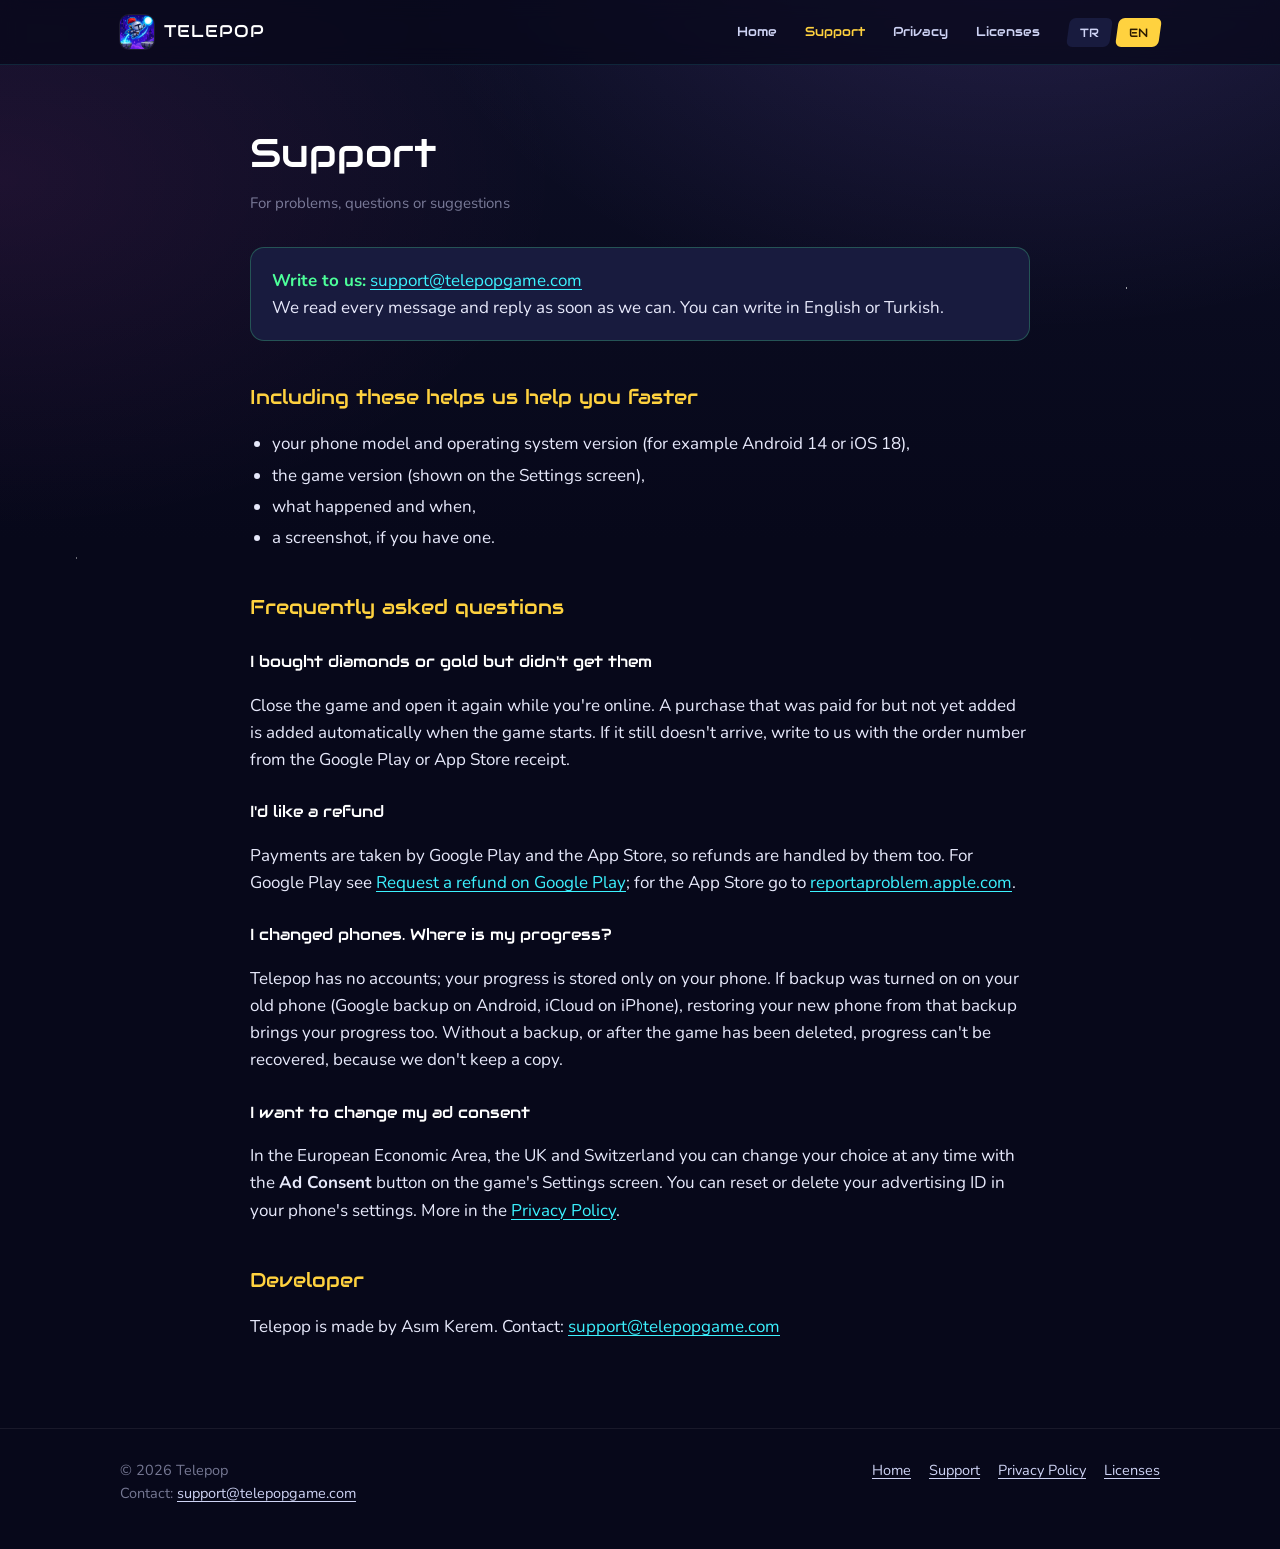
==== destek.html @ 0e87692b "Siteyi güncelle 2026-11-27 02:57" ====
<!doctype html>
<html lang="tr" data-dil="tr" data-baslik-tr="Destek · Telepop" data-baslik-en="Support · Telepop">
<head>
<meta charset="utf-8">
<meta name="viewport" content="width=device-width, initial-scale=1">
<title>Destek · Telepop</title>
<meta name="description" content="Telepop destek ve iletişim · Telepop support and contact">
<meta name="theme-color" content="#0d0f26">
<link rel="icon" href="img/favicon-32.png?v=97741b82a9" sizes="32x32">
<link rel="apple-touch-icon" href="img/simge-180.png?v=d66f84d0c2">
<link rel="stylesheet" href="css/site.css?v=304aade515">
</head>
<body>
<a class="atla" href="#icerik"><span lang="tr">İçeriğe geç</span><span lang="en">Skip to content</span></a>
<header class="ust">
	<div class="ic">
		<a class="marka" href="index.html"><img src="img/simge-192.png?v=a9a7532198" alt="" width="34" height="34"><span>TELEPOP</span></a>
		<nav class="baglantilar" aria-label="Site">
			<a class="ev" href="index.html"><span lang="tr">Ana Sayfa</span><span lang="en">Home</span></a>
			<a class="genis" href="destek.html" aria-current="page"><span lang="tr">Destek</span><span lang="en">Support</span></a>
			<a href="gizlilik.html"><span lang="tr">Gizlilik</span><span lang="en">Privacy</span></a>
			<a href="lisanslar.html"><span lang="tr">Lisanslar</span><span lang="en">Licenses</span></a>
		</nav>
		<div class="dil-secimi" role="group" aria-label="Dil / Language">
			<button type="button" data-dil-sec="tr" aria-pressed="true"><span>TR</span></button>
			<button type="button" data-dil-sec="en" aria-pressed="false"><span>EN</span></button>
		</div>
	</div>
</header>

<main id="icerik" class="metin-sayfasi">
	<div class="ic">
		<h1><span lang="tr">Destek</span><span lang="en">Support</span></h1>
		<p class="tarih"><span lang="tr">Sorun, soru ya da öneri için</span><span lang="en">For problems, questions or suggestions</span></p>

		<div class="ozet">
			<p lang="tr"><strong>Bize yaz:</strong> <a href="mailto:support@telepopgame.com">support@telepopgame.com</a><br>Her postayı okuyoruz ve elimizden geldiğince çabuk cevap veriyoruz. Türkçe ya da İngilizce yazabilirsin.</p>
			<p lang="en"><strong>Write to us:</strong> <a href="mailto:support@telepopgame.com">support@telepopgame.com</a><br>We read every message and reply as soon as we can. You can write in English or Turkish.</p>
		</div>

		<section lang="tr">
			<h2>Yazarken şunları eklersen daha hızlı yardım edebiliriz</h2>
			<ul>
				<li>telefonunun modeli ve işletim sistemi sürümü (örneğin Android 14 ya da iOS 18),</li>
				<li>oyunun sürümü (Ayarlar ekranında yazar),</li>
				<li>ne olduğu ve ne zaman olduğu,</li>
				<li>varsa bir ekran görüntüsü.</li>
			</ul>

			<h2>Sık sorulanlar</h2>

			<h3>Satın aldığım elmas ya da altın gelmedi</h3>
			<p>İnternete bağlıyken oyunu kapatıp yeniden aç. Ödemesi tamamlanmış ama oyuna eklenmemiş bir satın alma, oyun açılırken kendiliğinden eklenir. Yine gelmezse Google Play'in ya da App Store'un gönderdiği fişteki sipariş numarasıyla bize yaz.</p>

			<h3>Para iadesi istiyorum</h3>
			<p>Ödemeleri Google Play ve App Store aldığı için iadeyi de onlar yapar. Google Play için <a href="https://support.google.com/googleplay/answer/2479637" rel="noopener">Google Play'den para iadesi isteme</a> sayfasına, App Store için <a href="https://reportaproblem.apple.com" rel="noopener">reportaproblem.apple.com</a> adresine bakabilirsin.</p>

			<h3>Telefonumu değiştirdim, ilerlemem nerede?</h3>
			<p>Telepop'ta hesap yok; ilerlemen yalnızca telefonunda durur. Eski telefonunda yedekleme açıksa (Android'de Google yedeği, iPhone'da iCloud) yeni telefonu bu yedekten kurduğunda ilerlemen de gelir. Yedek yoksa ya da oyun silindiyse ilerleme geri getirilemez, çünkü bizde bir kopyası yok.</p>

			<h3>Reklam iznimi değiştirmek istiyorum</h3>
			<p>Avrupa Ekonomik Alanı, Birleşik Krallık ve İsviçre'de oyunun Ayarlar ekranındaki <strong>Reklam İzni</strong> düğmesiyle seçimini istediğin zaman değiştirebilirsin. Reklam kimliğini telefonunun ayarlarından sıfırlayabilir ya da silebilirsin. Ayrıntılar <a href="gizlilik.html">Gizlilik Politikası</a>'nda.</p>

			<h2>Geliştirici</h2>
			<p>Telepop'u Asım Kerem geliştiriyor. İletişim: <a href="mailto:support@telepopgame.com">support@telepopgame.com</a></p>
		</section>

		<section lang="en">
			<h2>Including these helps us help you faster</h2>
			<ul>
				<li>your phone model and operating system version (for example Android 14 or iOS 18),</li>
				<li>the game version (shown on the Settings screen),</li>
				<li>what happened and when,</li>
				<li>a screenshot, if you have one.</li>
			</ul>

			<h2>Frequently asked questions</h2>

			<h3>I bought diamonds or gold but didn't get them</h3>
			<p>Close the game and open it again while you're online. A purchase that was paid for but not yet added is added automatically when the game starts. If it still doesn't arrive, write to us with the order number from the Google Play or App Store receipt.</p>

			<h3>I'd like a refund</h3>
			<p>Payments are taken by Google Play and the App Store, so refunds are handled by them too. For Google Play see <a href="https://support.google.com/googleplay/answer/2479637" rel="noopener">Request a refund on Google Play</a>; for the App Store go to <a href="https://reportaproblem.apple.com" rel="noopener">reportaproblem.apple.com</a>.</p>

			<h3>I changed phones. Where is my progress?</h3>
			<p>Telepop has no accounts; your progress is stored only on your phone. If backup was turned on on your old phone (Google backup on Android, iCloud on iPhone), restoring your new phone from that backup brings your progress too. Without a backup, or after the game has been deleted, progress can't be recovered, because we don't keep a copy.</p>

			<h3>I want to change my ad consent</h3>
			<p>In the European Economic Area, the UK and Switzerland you can change your choice at any time with the <strong>Ad Consent</strong> button on the game's Settings screen. You can reset or delete your advertising ID in your phone's settings. More in the <a href="gizlilik.html">Privacy Policy</a>.</p>

			<h2>Developer</h2>
			<p>Telepop is made by Asım Kerem. Contact: <a href="mailto:support@telepopgame.com">support@telepopgame.com</a></p>
		</section>
	</div>
</main>
<footer class="alt-bilgi">
	<div class="ic">
		<div>
			<div>© 2026 Telepop</div>
			<div><span lang="tr">İletişim:</span><span lang="en">Contact:</span> <a href="mailto:support@telepopgame.com">support@telepopgame.com</a></div>
		</div>
		<nav aria-label="Alt">
			<a href="index.html"><span lang="tr">Ana Sayfa</span><span lang="en">Home</span></a>
			<a href="destek.html"><span lang="tr">Destek</span><span lang="en">Support</span></a>
			<a href="gizlilik.html"><span lang="tr">Gizlilik Politikası</span><span lang="en">Privacy Policy</span></a>
			<a href="lisanslar.html"><span lang="tr">Lisanslar</span><span lang="en">Licenses</span></a>
		</nav>
	</div>
</footer>
<script src="js/site.js?v=38b2116c07"></script>

</body>
</html>
---- css/site.css ----
/* Telepop sitesi: oyunun koyu arayüzü ve Neon Gece haritasının renkleri.
   Yazılar oyunun yazıları: başlıklar Audiowide, sayılar Righteous, metin Nunito (üçü de OFL; fonts/ içinde). */

@font-face { font-family: "Audiowide"; src: url("../fonts/Audiowide-Regular.ttf") format("truetype"); font-display: swap; }
@font-face { font-family: "Righteous"; src: url("../fonts/Righteous-Regular.ttf") format("truetype"); font-display: swap; }
@font-face { font-family: "Nunito"; src: url("../fonts/Nunito-Variable.ttf") format("truetype"); font-weight: 200 1000; font-display: swap; }

:root {
	--sayfa-ust: #0d0f26;
	--sayfa-alt: #07081a;
	--kart: #181b3e;
	--kart-acik: #252a58;
	--murekkep: #10122a;
	--yazi: #ffffff;
	--soluk: #cfd4f5;
	--sonuk: rgba(207, 212, 245, 0.55);
	--pembe: #ff4fd8;
	--mavi: #3cf2ff;
	--mor: #a57bff;
	--altin: #ffd23f;
	--kalp: #ff4f7b;
	--elmas: #c98bff;
	--gunes: #ffb347;
	--egim: -8deg;
	--genislik: 1080px;
	color-scheme: dark;
}

* { box-sizing: border-box; }

html { -webkit-text-size-adjust: 100%; scroll-behavior: smooth; }

body {
	margin: 0;
	min-height: 100vh;
	background-color: var(--sayfa-alt);
	background-image:
		radial-gradient(1px 1px at 12% 18%, rgba(255, 255, 255, 0.7) 50%, transparent 51%),
		radial-gradient(1px 1px at 72% 9%, rgba(255, 255, 255, 0.55) 50%, transparent 51%),
		radial-gradient(1.5px 1.5px at 88% 32%, rgba(255, 255, 255, 0.6) 50%, transparent 51%),
		radial-gradient(1px 1px at 34% 41%, rgba(255, 255, 255, 0.45) 50%, transparent 51%),
		radial-gradient(1px 1px at 55% 23%, rgba(255, 255, 255, 0.5) 50%, transparent 51%),
		radial-gradient(1.5px 1.5px at 6% 62%, rgba(255, 255, 255, 0.4) 50%, transparent 51%),
		radial-gradient(1px 1px at 93% 71%, rgba(255, 255, 255, 0.4) 50%, transparent 51%),
		radial-gradient(900px 600px at 80% -10%, rgba(165, 123, 255, 0.16), transparent 70%),
		radial-gradient(800px 500px at 0% 20%, rgba(255, 79, 216, 0.08), transparent 70%),
		linear-gradient(180deg, var(--sayfa-ust), var(--sayfa-alt) 60%);
	background-attachment: fixed;
	color: var(--yazi);
	font-family: "Nunito", system-ui, -apple-system, "Segoe UI", Roboto, sans-serif;
	font-size: 17px;
	line-height: 1.6;
}

a { color: var(--mavi); text-decoration-thickness: 1px; text-underline-offset: 3px; }
a:hover { color: #7ff6ff; }
a:focus-visible, button:focus-visible { outline: 2px solid var(--mavi); outline-offset: 3px; border-radius: 6px; }

img { max-width: 100%; display: block; }

.ic { width: 100%; max-width: var(--genislik); margin: 0 auto; padding: 0 20px; }

/* Dil: html[data-dil] hangi dilin görüneceğini seçer (js/site.js). */
html[data-dil="tr"] [lang="en"]:not(html),
html[data-dil="en"] [lang="tr"]:not(html) { display: none !important; }

.sayi { font-family: "Righteous", "Audiowide", sans-serif; }

/* Klavyeyle gezene "içeriğe geç" bağlantısı (yalnızca odaklanınca görünür). */
.atla { position: absolute; left: 12px; top: -60px; z-index: 20; padding: 8px 14px; background: var(--altin); color: #2a1a00; border-radius: 8px; }
.atla:focus { top: 10px; color: #2a1a00; }

/* ---- Üst çubuk ---- */

.ust {
	position: sticky; top: 0; z-index: 10;
	background: rgba(7, 8, 26, 0.72);
	backdrop-filter: blur(10px); -webkit-backdrop-filter: blur(10px);
	border-bottom: 1px solid rgba(60, 242, 255, 0.12);
}
.ust .ic { display: flex; align-items: center; gap: 16px; height: 64px; }
.marka { display: flex; align-items: center; gap: 10px; color: var(--yazi); text-decoration: none; font-family: "Audiowide", sans-serif; font-size: 17px; letter-spacing: 1px; }
.marka img { width: 34px; height: 34px; border-radius: 9px; box-shadow: 0 0 0 1px rgba(255, 255, 255, 0.08); }
.marka:hover { color: var(--yazi); }
.baglantilar { display: flex; gap: 4px; margin-left: auto; }
.baglantilar a {
	font-family: "Audiowide", sans-serif; font-size: 13px; color: var(--soluk); text-decoration: none;
	padding: 8px 12px; border-radius: 8px;
}
.baglantilar a:hover { color: var(--yazi); background: rgba(255, 255, 255, 0.05); }
.baglantilar a[aria-current="page"] { color: var(--altin); }

.dil-secimi { display: flex; gap: 6px; }
.dil-secimi button {
	font-family: "Audiowide", sans-serif; font-size: 12px; color: var(--soluk);
	background: var(--kart); border: 0; padding: 7px 12px; cursor: pointer;
	transform: skewX(var(--egim)); border-radius: 6px;
}
.dil-secimi button span { display: inline-block; transform: skewX(calc(var(--egim) * -1)); }
.dil-secimi button[aria-pressed="true"] { background: var(--altin); color: #2a1a00; }

/* ---- Karşılama ---- */

.karsilama { position: relative; overflow: hidden; padding: 64px 0 0; text-align: center; }
.karsilama .ic { position: relative; z-index: 2; }

.uygulama-simgesi {
	width: 112px; height: 112px; margin: 0 auto 26px; border-radius: 26px;
	box-shadow: 0 18px 48px rgba(255, 79, 216, 0.28), 0 0 0 1px rgba(255, 255, 255, 0.1);
}

.logo { display: inline-block; position: relative; margin: 0 auto; }
.logo h1 {
	margin: 0; font-family: "Audiowide", sans-serif; font-weight: 400;
	font-size: clamp(46px, 11vw, 96px); line-height: 1; letter-spacing: 2px;
	color: #fff;
	text-shadow: 4px 4px 0 rgba(255, 79, 216, 0.55), 0 0 24px rgba(60, 242, 255, 0.45), 0 0 2px rgba(60, 242, 255, 0.9);
}
.logo .cizgi {
	position: relative; height: 3px; margin: 14px 4% 0; border-radius: 2px;
	background: linear-gradient(90deg, transparent, var(--pembe) 8%, var(--pembe) 92%, transparent);
	box-shadow: 0 0 12px rgba(255, 79, 216, 0.7);
}
.logo .cizgi::after {
	content: ""; position: absolute; top: 50%; left: 0; width: 12px; height: 12px; margin: -6px 0 0 -6px;
	border-radius: 50%; background: #fff; box-shadow: 0 0 0 5px rgba(127, 246, 255, 0.3), 0 0 16px var(--mavi);
	animation: kure 5s ease-in-out infinite alternate;
}
@keyframes kure { from { left: 4%; } to { left: 96%; } }

.slogan {
	margin: 26px 0 0; font-family: "Audiowide", sans-serif; font-size: clamp(18px, 3.6vw, 26px);
	color: var(--altin); letter-spacing: 1px; word-spacing: 0.45em;
}
.giris {
	max-width: 640px; margin: 18px auto 0; color: var(--soluk); font-size: clamp(16px, 2.2vw, 19px);
}

.yakinda {
	display: inline-flex; align-items: center; gap: 10px; margin: 30px 0 0;
	padding: 12px 24px; background: var(--kart); color: var(--yazi);
	font-family: "Audiowide", sans-serif; font-size: 14px;
	transform: skewX(var(--egim)); border-radius: 10px;
	box-shadow: 0 6px 20px rgba(0, 0, 0, 0.35), inset 0 0 0 1px rgba(60, 242, 255, 0.25);
}
.yakinda > span { display: inline-flex; align-items: center; gap: 10px; transform: skewX(calc(var(--egim) * -1)); }
.yakinda svg { width: 20px; height: 20px; fill: var(--mavi); }

/* Ufukta çizgili güneş ve ızgara (Neon Gece'nin ana menüsü gibi). */
.ufuk { position: relative; height: 230px; margin-top: 40px; pointer-events: none; }
.gunes {
	position: absolute; left: 50%; bottom: 72px; width: 260px; height: 130px; transform: translateX(-50%);
	border-radius: 130px 130px 0 0;
	background:
		repeating-linear-gradient(180deg, transparent 0 13px, var(--sayfa-alt) 13px 17px) bottom / 100% 55% no-repeat,
		linear-gradient(180deg, var(--gunes), var(--pembe) 70%, #b02aa8);
	box-shadow: 0 0 60px rgba(255, 79, 216, 0.45);
	opacity: 0.95;
}
.izgara {
	position: absolute; left: -50%; right: -50%; bottom: 0; height: 120px;
	background:
		linear-gradient(180deg, rgba(7, 8, 26, 1), rgba(7, 8, 26, 0) 35%),
		repeating-linear-gradient(90deg, rgba(255, 79, 216, 0.55) 0 2px, transparent 2px 64px),
		repeating-linear-gradient(180deg, rgba(255, 79, 216, 0.45) 0 2px, transparent 2px 24px);
	transform: perspective(240px) rotateX(58deg); transform-origin: bottom;
	box-shadow: 0 -2px 30px rgba(255, 79, 216, 0.35);
}

/* ---- Bölümler ---- */

.bolum { padding: 72px 0 0; }
.bolum h2 {
	margin: 0 0 8px; font-family: "Audiowide", sans-serif; font-weight: 400;
	font-size: clamp(24px, 4vw, 34px); letter-spacing: 0.5px;
}
.bolum .alt-baslik { margin: 0 0 28px; color: var(--soluk); }

.ozellikler { display: grid; grid-template-columns: repeat(auto-fill, minmax(280px, 1fr)); gap: 16px; }
.ozellik {
	background: linear-gradient(180deg, var(--kart), rgba(24, 27, 62, 0.75));
	border-radius: 16px; padding: 22px 22px 20px;
	box-shadow: 0 8px 26px rgba(0, 0, 0, 0.3), inset 0 0 0 1px rgba(255, 255, 255, 0.05);
}
.ozellik .simge {
	width: 46px; height: 46px; border-radius: 12px; display: grid; place-items: center; margin-bottom: 14px;
	background: rgba(60, 242, 255, 0.1);
}
.ozellik .simge svg { width: 26px; height: 26px; fill: currentColor; }
.ozellik h3 { margin: 0 0 6px; font-family: "Audiowide", sans-serif; font-weight: 400; font-size: 17px; }
.ozellik p { margin: 0; color: var(--soluk); font-size: 15.5px; }

.renk-mavi { color: var(--mavi); background: rgba(60, 242, 255, 0.1) !important; }
.renk-pembe { color: var(--pembe); background: rgba(255, 79, 216, 0.12) !important; }
.renk-altin { color: var(--altin); background: rgba(255, 210, 63, 0.12) !important; }
.renk-mor { color: var(--elmas); background: rgba(201, 139, 255, 0.12) !important; }
.renk-kalp { color: var(--kalp); background: rgba(255, 79, 123, 0.12) !important; }
.renk-yesil { color: #4dff9a; background: rgba(77, 255, 154, 0.1) !important; }

/* Ekran görüntüleri: yana kayan telefon çerçeveleri. */
.galeri {
	display: flex; gap: 18px; overflow-x: auto; scroll-snap-type: x mandatory;
	padding: 6px 20px 26px; margin: 0 -20px; scrollbar-width: thin; scrollbar-color: var(--kart-acik) transparent;
}
.galeri figure { flex: 0 0 auto; width: 220px; margin: 0; scroll-snap-align: center; }
.telefon {
	border-radius: 26px; padding: 7px; background: #05061a;
	box-shadow: 0 14px 34px rgba(0, 0, 0, 0.45), inset 0 0 0 1px rgba(255, 255, 255, 0.09), 0 0 0 1px rgba(60, 242, 255, 0.12);
}
.telefon img { border-radius: 20px; aspect-ratio: 480 / 953; width: 100%; height: auto; object-fit: contain; background: var(--kart); }
.galeri figcaption { margin-top: 10px; text-align: center; color: var(--soluk); font-size: 14px; }

/* Nasıl oynanır: üç adım. */
.adimlar { display: grid; grid-template-columns: repeat(auto-fit, minmax(220px, 1fr)); gap: 16px; counter-reset: adim; }
.adim { position: relative; padding: 20px 20px 18px 64px; background: rgba(24, 27, 62, 0.6); border-radius: 14px; }
.adim::before {
	counter-increment: adim; content: counter(adim);
	position: absolute; left: 18px; top: 18px; width: 32px; height: 32px; display: grid; place-items: center;
	font-family: "Righteous", sans-serif; font-size: 18px; color: #2a1a00; background: var(--altin);
	transform: skewX(var(--egim)); border-radius: 7px;
}
.adim h3 { margin: 0 0 4px; font-family: "Audiowide", sans-serif; font-weight: 400; font-size: 16px; }
.adim p { margin: 0; color: var(--soluk); font-size: 15.5px; }

/* Alt kartlar (gizlilik, lisanslar). */
.yonlendirme { display: grid; grid-template-columns: repeat(auto-fit, minmax(260px, 1fr)); gap: 16px; }
.yon-karti {
	display: block; padding: 22px 24px; border-radius: 16px; text-decoration: none; color: var(--yazi);
	background: var(--kart); box-shadow: inset 0 0 0 1px rgba(60, 242, 255, 0.18);
	transition: transform 0.15s ease, box-shadow 0.15s ease;
}
.yon-karti:hover { color: var(--yazi); transform: translateY(-2px); box-shadow: inset 0 0 0 1px rgba(60, 242, 255, 0.5), 0 10px 28px rgba(60, 242, 255, 0.12); }
.yon-karti strong { display: block; font-family: "Audiowide", sans-serif; font-weight: 400; font-size: 17px; margin-bottom: 4px; }
.yon-karti span { color: var(--soluk); font-size: 15px; }
.yon-karti strong::after { content: " ›"; color: var(--mavi); }

/* ---- Alt bilgi ---- */

.alt-bilgi { margin-top: 88px; padding: 30px 0 44px; border-top: 1px solid rgba(255, 255, 255, 0.07); color: var(--sonuk); font-size: 14.5px; }
.alt-bilgi .ic { display: flex; flex-wrap: wrap; gap: 10px 26px; justify-content: space-between; }
.alt-bilgi a { color: var(--soluk); }
.alt-bilgi nav { display: flex; gap: 18px; flex-wrap: wrap; }

/* ---- Metin sayfaları (gizlilik, lisanslar) ---- */

.metin-sayfasi { padding: 56px 0 0; }
.metin-sayfasi .ic { max-width: 820px; }
.metin-sayfasi h1 { margin: 0 0 6px; font-family: "Audiowide", sans-serif; font-weight: 400; font-size: clamp(28px, 5vw, 40px); }
.metin-sayfasi .tarih { margin: 0 0 32px; color: var(--sonuk); font-size: 15px; }
.metin-sayfasi h2 {
	margin: 40px 0 10px; font-family: "Audiowide", sans-serif; font-weight: 400; font-size: 20px; color: var(--altin);
}
.metin-sayfasi h3 { margin: 26px 0 6px; font-family: "Audiowide", sans-serif; font-weight: 400; font-size: 16px; }
.metin-sayfasi p, .metin-sayfasi li { color: #e7e9fb; }
.metin-sayfasi ul { padding-left: 22px; }
.metin-sayfasi li { margin: 4px 0; }

.ozet {
	padding: 20px 22px; border-radius: 14px; background: var(--kart);
	box-shadow: inset 0 0 0 1px rgba(77, 255, 154, 0.25);
}
.ozet p { margin: 0; }
.ozet strong { color: #4dff9a; }

details {
	margin: 10px 0; border-radius: 12px; background: rgba(24, 27, 62, 0.75);
	box-shadow: inset 0 0 0 1px rgba(255, 255, 255, 0.05);
}
details > summary {
	cursor: pointer; padding: 12px 16px; list-style: none; display: flex; justify-content: space-between; gap: 12px;
	font-weight: 700;
}
details > summary::-webkit-details-marker { display: none; }
details > summary::after { content: "+"; color: var(--mavi); font-family: "Righteous", sans-serif; }
details[open] > summary::after { content: "−"; }
details > summary small { font-weight: 400; color: var(--sonuk); }
details .icerik { padding: 0 16px 14px; }
pre {
	margin: 0; white-space: pre-wrap; word-break: break-word;
	font-family: ui-monospace, "Cascadia Mono", Consolas, monospace; font-size: 12.5px; line-height: 1.5; color: var(--soluk);
}
.bilesenler { list-style: none; padding: 0 !important; }
.bilesenler li { margin: 0; }
.bilesenler details { margin: 6px 0; }
.etiket {
	display: inline-block; padding: 1px 8px; border-radius: 6px; font-size: 12.5px; font-weight: 700;
	color: var(--mavi); background: rgba(60, 242, 255, 0.1);
}

/* ---- Telefon ---- */

@media (max-width: 640px) {
	body { font-size: 16px; }
	.ic { padding: 0 16px; }
	.ust .ic { height: 58px; gap: 10px; }
	.marka span { display: none; }
	.baglantilar { margin-left: 0; margin-right: auto; }
	.baglantilar a { padding: 8px 7px; font-size: 12px; }
	/* Telefonda üst çubuğa dört bağlantı sığmıyor: Destek orada yalnızca geniş ekranda; telefonda ana sayfadaki kartta ve alt bilgide. */
	.baglantilar a.genis { display: none; }
	.karsilama { padding-top: 40px; }
	.uygulama-simgesi { width: 92px; height: 92px; border-radius: 22px; }
	.yakinda { padding: 11px 16px; font-size: 12px; }
	.yakinda > span { gap: 8px; }
	.ufuk { height: 190px; }
	.gunes { width: 200px; height: 100px; bottom: 64px; }
	.bolum { padding-top: 56px; }
	.galeri { margin: 0 -16px; padding: 6px 16px 24px; }
	.galeri figure { width: 190px; }
	.alt-bilgi .ic { flex-direction: column; }
}

@media (max-width: 400px) {
	.marka { display: none; }
	.baglantilar a { padding: 8px 6px; font-size: 11.5px; }
	.dil-secimi button { padding: 6px 9px; }
}

@media (prefers-reduced-motion: reduce) {
	.logo .cizgi::after { animation: none; left: 50%; }
	html { scroll-behavior: auto; }
}
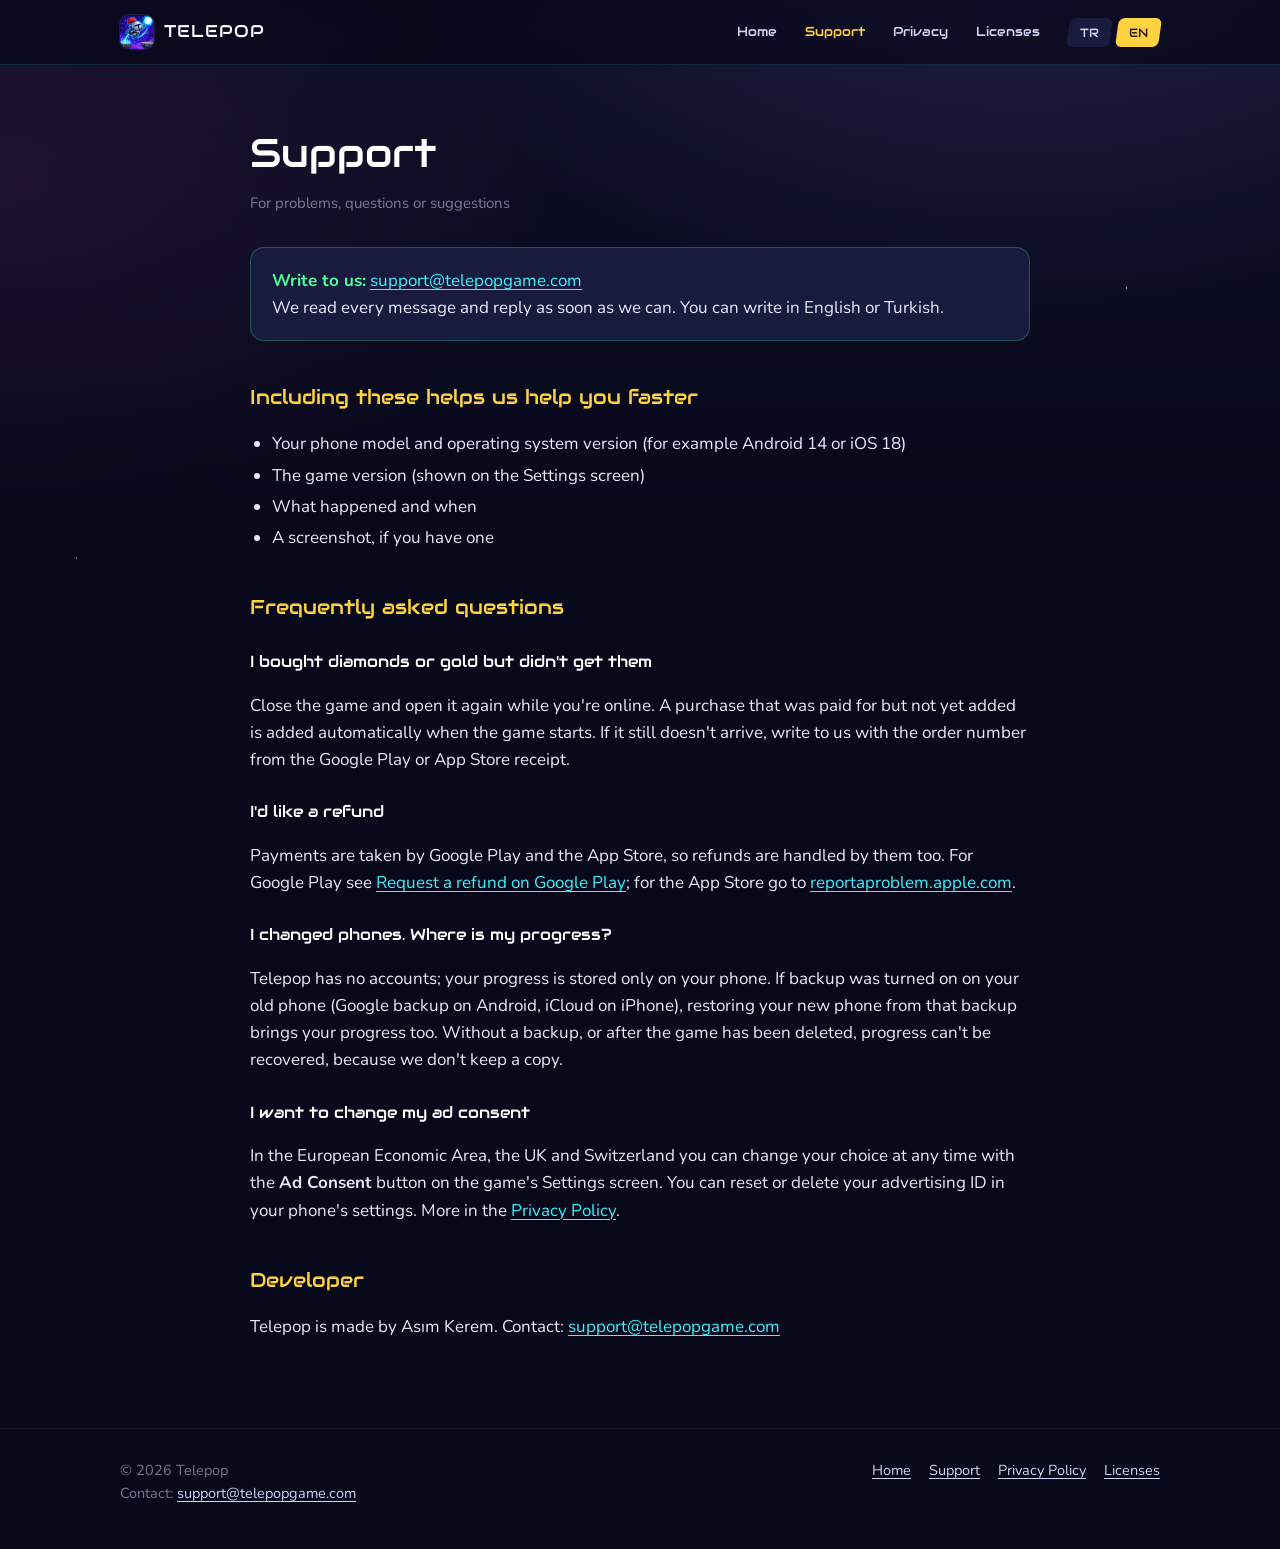
==== commit 40f6596b: "Siteyi güncelle 2026-11-27 03:17" ====
--- a/destek.html
+++ b/destek.html
@@ -41,10 +41,10 @@
 		<section lang="tr">
 			<h2>Yazarken şunları eklersen daha hızlı yardım edebiliriz</h2>
 			<ul>
-				<li>telefonunun modeli ve işletim sistemi sürümü (örneğin Android 14 ya da iOS 18),</li>
-				<li>oyunun sürümü (Ayarlar ekranında yazar),</li>
-				<li>ne olduğu ve ne zaman olduğu,</li>
-				<li>varsa bir ekran görüntüsü.</li>
+				<li>Telefonunun modeli ve işletim sistemi sürümü (örneğin Android 14 ya da iOS 18)</li>
+				<li>Oyunun sürümü (Ayarlar ekranında yazar)</li>
+				<li>Ne olduğu ve ne zaman olduğu</li>
+				<li>Varsa bir ekran görüntüsü</li>
 			</ul>
 
 			<h2>Sık sorulanlar</h2>
@@ -59,7 +59,7 @@
 			<p>Telepop'ta hesap yok; ilerlemen yalnızca telefonunda durur. Eski telefonunda yedekleme açıksa (Android'de Google yedeği, iPhone'da iCloud) yeni telefonu bu yedekten kurduğunda ilerlemen de gelir. Yedek yoksa ya da oyun silindiyse ilerleme geri getirilemez, çünkü bizde bir kopyası yok.</p>
 
 			<h3>Reklam iznimi değiştirmek istiyorum</h3>
-			<p>Avrupa Ekonomik Alanı, Birleşik Krallık ve İsviçre'de oyunun Ayarlar ekranındaki <strong>Reklam İzni</strong> düğmesiyle seçimini istediğin zaman değiştirebilirsin. Reklam kimliğini telefonunun ayarlarından sıfırlayabilir ya da silebilirsin. Ayrıntılar <a href="gizlilik.html">Gizlilik Politikası</a>'nda.</p>
+			<p>Avrupa Ekonomik Alanı, Birleşik Krallık ve İsviçre'de oyunun Ayarlar ekranındaki <strong>Reklam İzni</strong> düğmesiyle seçimini istediğin zaman değiştirebilirsin. Reklam kimliğini telefonunun ayarlarından sıfırlayabilir ya da silebilirsin. Ayrıntılar <a href="gizlilik.html">Gizlilik Politikasında</a>.</p>
 
 			<h2>Geliştirici</h2>
 			<p>Telepop'u Asım Kerem geliştiriyor. İletişim: <a href="mailto:support@telepopgame.com">support@telepopgame.com</a></p>
@@ -68,10 +68,10 @@
 		<section lang="en">
 			<h2>Including these helps us help you faster</h2>
 			<ul>
-				<li>your phone model and operating system version (for example Android 14 or iOS 18),</li>
-				<li>the game version (shown on the Settings screen),</li>
-				<li>what happened and when,</li>
-				<li>a screenshot, if you have one.</li>
+				<li>Your phone model and operating system version (for example Android 14 or iOS 18)</li>
+				<li>The game version (shown on the Settings screen)</li>
+				<li>What happened and when</li>
+				<li>A screenshot, if you have one</li>
 			</ul>
 
 			<h2>Frequently asked questions</h2>
